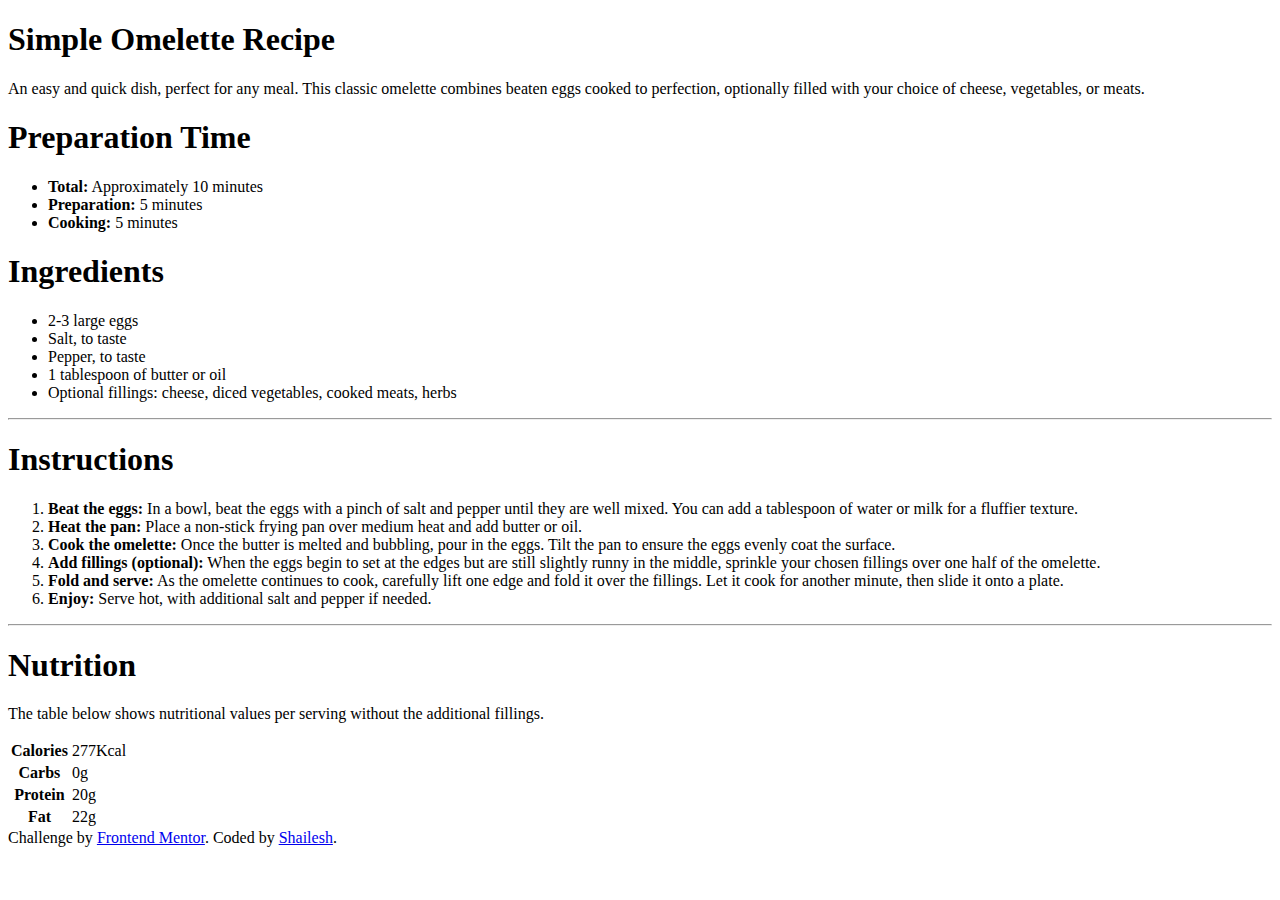
==== Ch 1/recipe-page-main/index.html @ e3042d08 "Initial Commit" ====
<!DOCTYPE html>
<html lang="en">

<head>
  <meta charset="UTF-8">
  <meta name="viewport" content="width=device-width, initial-scale=1.0">
  <!-- displays site properly based on user's device -->

  <link rel="icon" type="image/png" sizes="32x32" href="./assets/images/favicon-32x32.png">
  <link rel="stylesheet" href="/recipe-page-main/styles.css" />
  <link rel="stylesheet" href="https://fonts.googleapis.com/css2?family=Young+Serif">

  <link rel="stylesheet" href="https://fonts.googleapis.com/css2?family=Outfit" />


  <title>Recipe page</title>


</head>

<body>
  <div class="hero">
    <div class="hero-img">
    </div>
  </div>

  <div class="main-container">
  <div class="title">
    <h1 id="title-txt">Simple Omelette Recipe</h1>
    <p id="desc-txt"> An easy and quick dish, perfect for any meal. This classic omelette combines beaten eggs cooked
      to perfection, optionally filled with your choice of cheese, vegetables, or meats.
    </p>
  </div>

  <div class="prepare-time">
    <h1>Preparation Time</h1>
    <ul class="u-list">
      <li><b>Total:</b> Approximately 10 minutes</li>
      <li><b>Preparation:</b> 5 minutes</li>
      <li><b>Cooking:</b> 5 minutes</li>
    </ul>
  </div>

  <div class="ingredients">
    <h1 class="section-head">Ingredients</h1>
    <ul class="u-list">
      <li>2-3 large eggs</li>
      <li>Salt, to taste</li>
      <li>Pepper, to taste</li>
      <li>1 tablespoon of butter or oil</li>
      <li>Optional fillings: cheese, diced vegetables, cooked meats, herbs</li>
    </ul>
  </div>
  <hr>
  <div class="instrctions">
    <h1 class="section-head">Instructions</h1>
    <ol class="u-list">

      <li>
        <b>Beat the eggs:</b> In a bowl, beat the eggs with a pinch of salt and pepper until they are well mixed.
        You can add a tablespoon of water or milk for a fluffier texture.
      </li>

      <li>
        <b>Heat the pan:</b> Place a non-stick frying pan over medium heat and add butter or oil.
      </li>

      <li>
        <b>Cook the omelette:</b> Once the butter is melted and bubbling, pour in the eggs. Tilt the pan to ensure
        the eggs evenly coat the surface.
      </li>

      <li>
        <b>Add fillings (optional):</b> When the eggs begin to set at the edges but are still slightly runny in the
        middle, sprinkle your chosen fillings over one half of the omelette.
      </li>

      <li>
        <b>Fold and serve:</b> As the omelette continues to cook, carefully lift one edge and fold it over the
        fillings. Let it cook for another minute, then slide it onto a plate.
      </li>

      <li>
        <b>Enjoy:</b> Serve hot, with additional salt and pepper if needed.
      </li>
    </ol>
  </div>
  <hr>
  <div class="nutrition">
    <h1 class="section-head">Nutrition</h1>
    <p>The table below shows nutritional values per serving without the additional fillings.</p>
    <div class="table-container">
      <table>
        <tr>
          <th>Calories</th>
          <td>277Kcal</td>
        </tr>
        <tr>
          <th>Carbs</th>
          <td>0g</td>
        </tr>
        <tr>
          <th>Protein</th>
          <td>20g</td>
        </tr>
        <tr>
          <th style="border: none;">Fat</th>
          <td style="border: none;">22g</td>
        </tr>
      </table>
    </div>
  </div>
  </div>







  <div class="attribution">
    Challenge by <a href="https://www.frontendmentor.io?ref=challenge" target="_blank">Frontend Mentor</a>.
    Coded by <a href="#">Shailesh</a>.
  </div>
</body>

</html>

<!-- Preparation time

Total: Approximately 10 minutes
Preparation: 5 minutes
Cooking: 5 minutes

Ingredients

2-3 large eggs
Salt, to taste
Pepper, to taste
1 tablespoon of butter or oil
Optional fillings: cheese, diced vegetables, cooked meats, herbs

Instructions

Beat the eggs: In a bowl, beat the eggs with a pinch of salt and pepper until they are well mixed.
You can add a tablespoon of water or milk for a fluffier texture.

Heat the pan: Place a non-stick frying pan over medium heat and add butter or oil.

Cook the omelette: Once the butter is melted and bubbling, pour in the eggs. Tilt the pan to ensure
the eggs evenly coat the surface.

Add fillings (optional): When the eggs begin to set at the edges but are still slightly runny in the
middle, sprinkle your chosen fillings over one half of the omelette.

Fold and serve: As the omelette continues to cook, carefully lift one edge and fold it over the
fillings. Let it cook for another minute, then slide it onto a plate.

Enjoy: Serve hot, with additional salt and pepper if needed.

Nutrition



Calories
277kcal

Carbs
0g

Protein
20g

Fat
22g -->
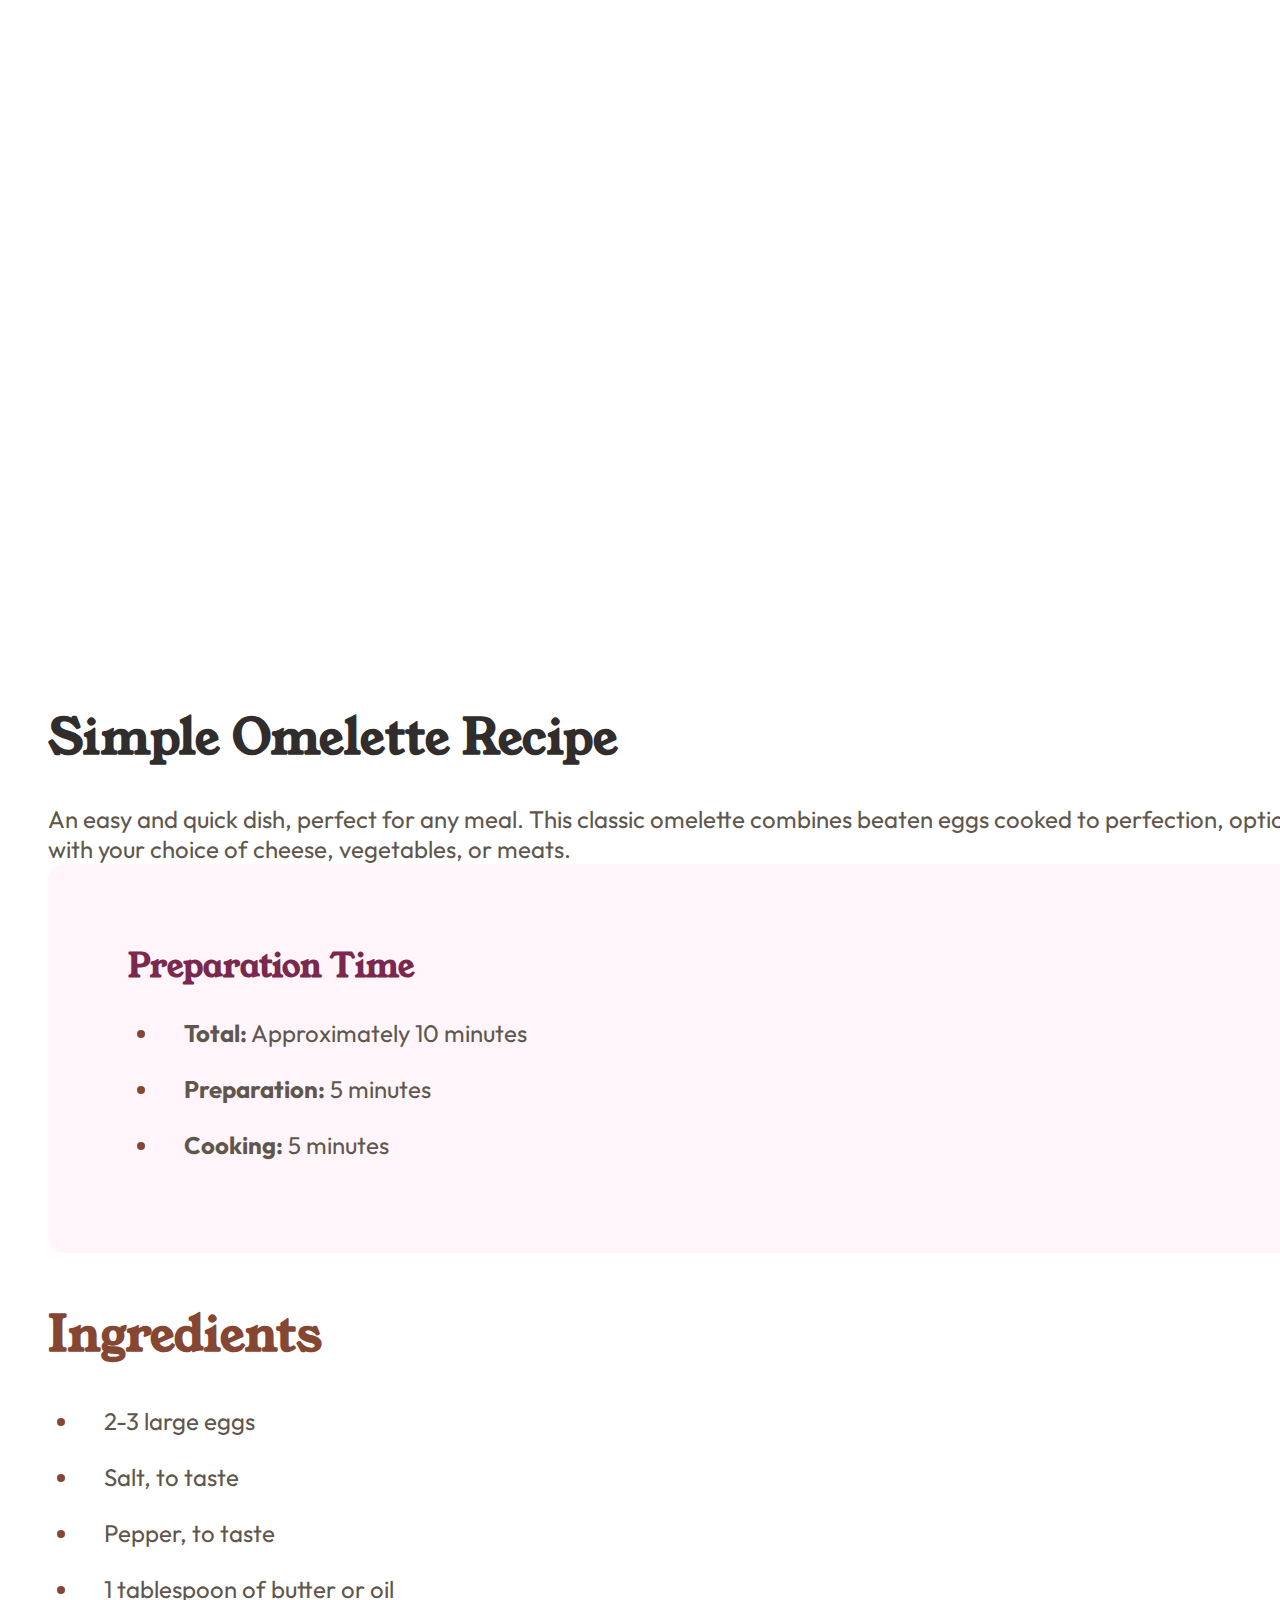
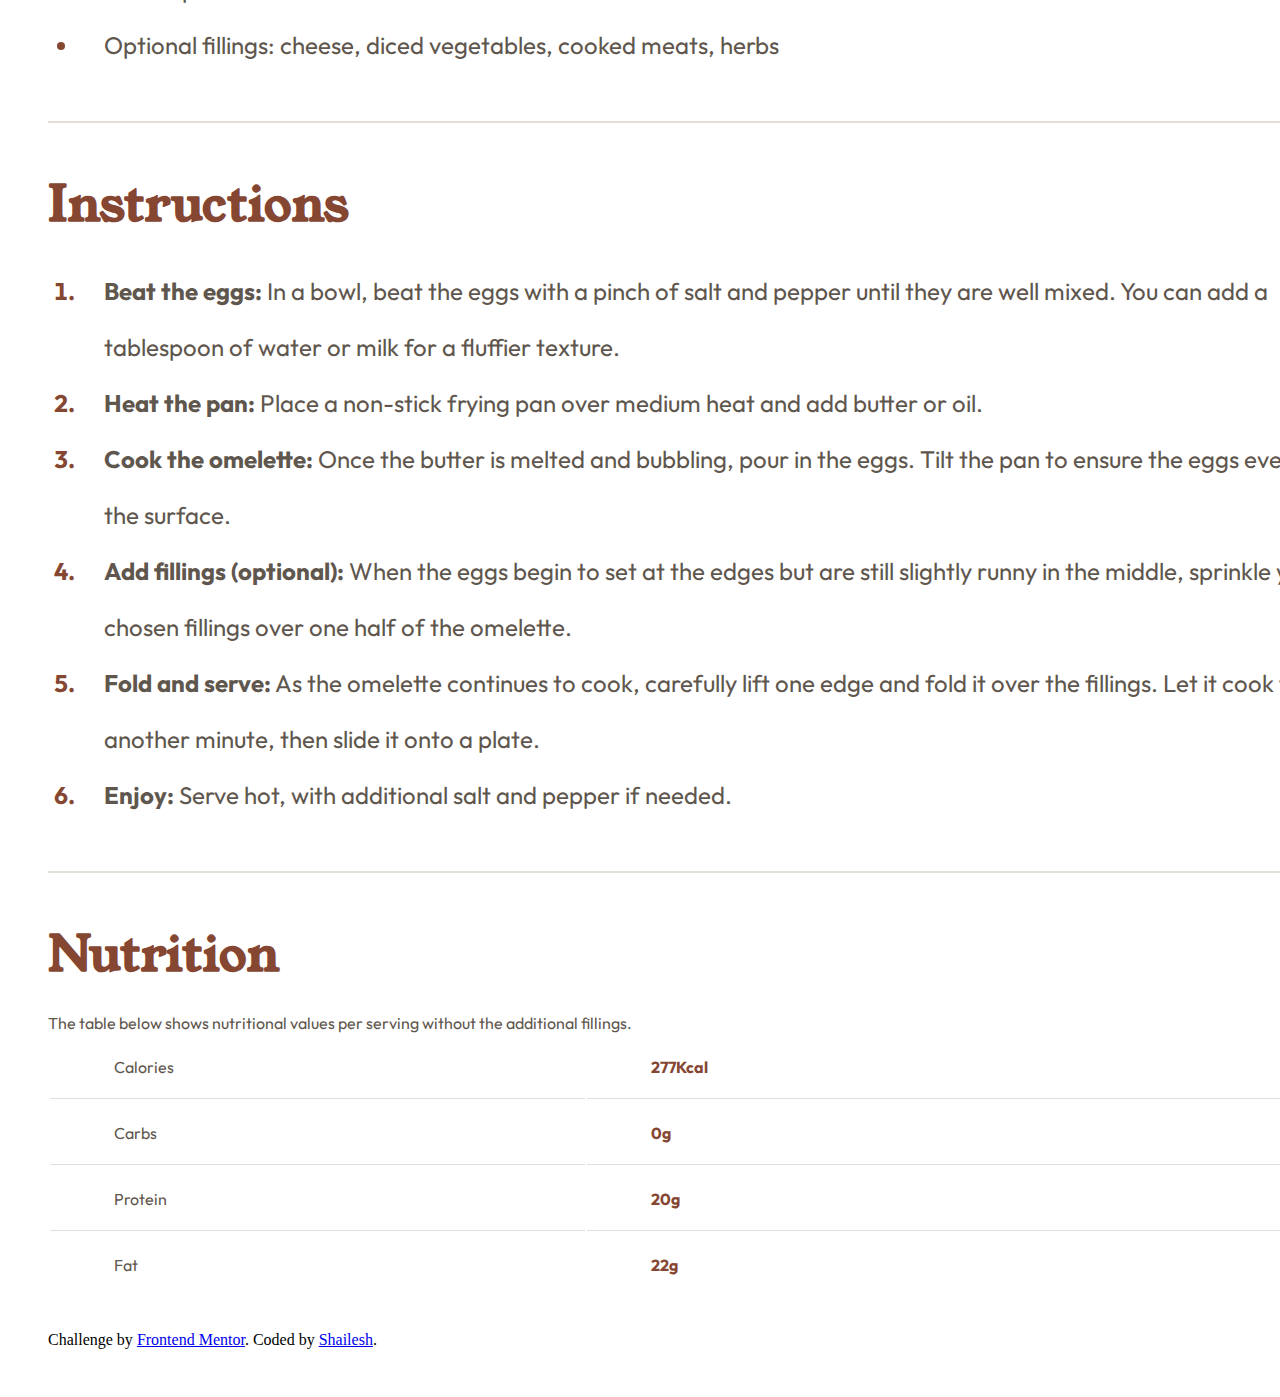
==== commit 1d8c6ffa: "Changes styles path" ====
--- a/Ch 1/recipe-page-main/index.html
+++ b/Ch 1/recipe-page-main/index.html
@@ -7,7 +7,7 @@
   <!-- displays site properly based on user's device -->
 
   <link rel="icon" type="image/png" sizes="32x32" href="./assets/images/favicon-32x32.png">
-  <link rel="stylesheet" href="/recipe-page-main/styles.css" />
+  <link rel="stylesheet" href="./styles.css" />
   <link rel="stylesheet" href="https://fonts.googleapis.com/css2?family=Young+Serif">
 
   <link rel="stylesheet" href="https://fonts.googleapis.com/css2?family=Outfit" />
@@ -25,91 +25,91 @@
   </div>
 
   <div class="main-container">
-  <div class="title">
-    <h1 id="title-txt">Simple Omelette Recipe</h1>
-    <p id="desc-txt"> An easy and quick dish, perfect for any meal. This classic omelette combines beaten eggs cooked
-      to perfection, optionally filled with your choice of cheese, vegetables, or meats.
-    </p>
-  </div>
+    <div class="title">
+      <h1 id="title-txt">Simple Omelette Recipe</h1>
+      <p id="desc-txt"> An easy and quick dish, perfect for any meal. This classic omelette combines beaten eggs cooked
+        to perfection, optionally filled with your choice of cheese, vegetables, or meats.
+      </p>
+    </div>
 
-  <div class="prepare-time">
-    <h1>Preparation Time</h1>
-    <ul class="u-list">
-      <li><b>Total:</b> Approximately 10 minutes</li>
-      <li><b>Preparation:</b> 5 minutes</li>
-      <li><b>Cooking:</b> 5 minutes</li>
-    </ul>
-  </div>
+    <div class="prepare-time">
+      <h1>Preparation Time</h1>
+      <ul class="u-list">
+        <li><b>Total:</b> Approximately 10 minutes</li>
+        <li><b>Preparation:</b> 5 minutes</li>
+        <li><b>Cooking:</b> 5 minutes</li>
+      </ul>
+    </div>
 
-  <div class="ingredients">
-    <h1 class="section-head">Ingredients</h1>
-    <ul class="u-list">
-      <li>2-3 large eggs</li>
-      <li>Salt, to taste</li>
-      <li>Pepper, to taste</li>
-      <li>1 tablespoon of butter or oil</li>
-      <li>Optional fillings: cheese, diced vegetables, cooked meats, herbs</li>
-    </ul>
-  </div>
-  <hr>
-  <div class="instrctions">
-    <h1 class="section-head">Instructions</h1>
-    <ol class="u-list">
+    <div class="ingredients">
+      <h1 class="section-head">Ingredients</h1>
+      <ul class="u-list">
+        <li>2-3 large eggs</li>
+        <li>Salt, to taste</li>
+        <li>Pepper, to taste</li>
+        <li>1 tablespoon of butter or oil</li>
+        <li>Optional fillings: cheese, diced vegetables, cooked meats, herbs</li>
+      </ul>
+    </div>
+    <hr>
+    <div class="instrctions">
+      <h1 class="section-head">Instructions</h1>
+      <ol class="u-list">
 
-      <li>
-        <b>Beat the eggs:</b> In a bowl, beat the eggs with a pinch of salt and pepper until they are well mixed.
-        You can add a tablespoon of water or milk for a fluffier texture.
-      </li>
+        <li>
+          <b>Beat the eggs:</b> In a bowl, beat the eggs with a pinch of salt and pepper until they are well mixed.
+          You can add a tablespoon of water or milk for a fluffier texture.
+        </li>
 
-      <li>
-        <b>Heat the pan:</b> Place a non-stick frying pan over medium heat and add butter or oil.
-      </li>
+        <li>
+          <b>Heat the pan:</b> Place a non-stick frying pan over medium heat and add butter or oil.
+        </li>
 
-      <li>
-        <b>Cook the omelette:</b> Once the butter is melted and bubbling, pour in the eggs. Tilt the pan to ensure
-        the eggs evenly coat the surface.
-      </li>
+        <li>
+          <b>Cook the omelette:</b> Once the butter is melted and bubbling, pour in the eggs. Tilt the pan to ensure
+          the eggs evenly coat the surface.
+        </li>
 
-      <li>
-        <b>Add fillings (optional):</b> When the eggs begin to set at the edges but are still slightly runny in the
-        middle, sprinkle your chosen fillings over one half of the omelette.
-      </li>
+        <li>
+          <b>Add fillings (optional):</b> When the eggs begin to set at the edges but are still slightly runny in the
+          middle, sprinkle your chosen fillings over one half of the omelette.
+        </li>
 
-      <li>
-        <b>Fold and serve:</b> As the omelette continues to cook, carefully lift one edge and fold it over the
-        fillings. Let it cook for another minute, then slide it onto a plate.
-      </li>
+        <li>
+          <b>Fold and serve:</b> As the omelette continues to cook, carefully lift one edge and fold it over the
+          fillings. Let it cook for another minute, then slide it onto a plate.
+        </li>
 
-      <li>
-        <b>Enjoy:</b> Serve hot, with additional salt and pepper if needed.
-      </li>
-    </ol>
-  </div>
-  <hr>
-  <div class="nutrition">
-    <h1 class="section-head">Nutrition</h1>
-    <p>The table below shows nutritional values per serving without the additional fillings.</p>
-    <div class="table-container">
-      <table>
-        <tr>
-          <th>Calories</th>
-          <td>277Kcal</td>
-        </tr>
-        <tr>
-          <th>Carbs</th>
-          <td>0g</td>
-        </tr>
-        <tr>
-          <th>Protein</th>
-          <td>20g</td>
-        </tr>
-        <tr>
-          <th style="border: none;">Fat</th>
-          <td style="border: none;">22g</td>
-        </tr>
-      </table>
+        <li>
+          <b>Enjoy:</b> Serve hot, with additional salt and pepper if needed.
+        </li>
+      </ol>
     </div>
-  </div>
+    <hr>
+    <div class="nutrition">
+      <h1 class="section-head">Nutrition</h1>
+      <p>The table below shows nutritional values per serving without the additional fillings.</p>
+      <div class="table-container">
+        <table>
+          <tr>
+            <th>Calories</th>
+            <td>277Kcal</td>
+          </tr>
+          <tr>
+            <th>Carbs</th>
+            <td>0g</td>
+          </tr>
+          <tr>
+            <th>Protein</th>
+            <td>20g</td>
+          </tr>
+          <tr>
+            <th style="border: none;">Fat</th>
+            <td style="border: none;">22g</td>
+          </tr>
+        </table>
+      </div>
+    </div>
   </div>
 
 
--- a/Ch 1/recipe-page-main/styles.css
+++ b/Ch 1/recipe-page-main/styles.css
@@ -0,0 +1,254 @@
+* {
+    margin: 0;
+    padding: 0;
+    box-sizing: border-box;
+}
+
+body {
+    padding: 3rem;
+    width: 1440px;
+    margin: auto;
+
+}
+
+.hero {
+    width: 100%;
+    display: flex;
+    justify-content: center;
+}
+
+
+
+p,
+li,
+th,
+td {
+    font-family: "Outfit";
+    font-weight: 400;
+    color: hsl(30, 10%, 34%);
+}
+
+
+
+.hero-img {
+    width: 100%;
+    height: 40rem;
+    background-image: url("/recipe-page-main/assets/images/image-omelette.jpeg");
+    background-size: cover;
+    border-radius: 1rem;
+    -webkit-border-radius: 1rem;
+    -moz-border-radius: 1rem;
+    -ms-border-radius: 1rem;
+    -o-border-radius: 1rem;
+}
+
+
+
+hr {
+    margin: 3rem 0 3rem 0;
+    width: 100%;
+    border: 0.7px solid hsl(30, 18%, 87%);
+}
+
+#title-txt {
+    margin: 1rem 0rem 2rem 0rem;
+    font-size: 3rem;
+    color: hsl(24, 5%, 18%);
+    font-family: "Young Serif";
+}
+
+#desc-txt {
+    font-size: 1.5rem;
+}
+
+.section-head {
+
+    font-size: 3rem;
+    color: hsl(14, 45%, 36%);
+    margin-bottom: 1.5rem;
+    font-family: "Young Serif";
+
+}
+
+.prepare-time {
+    padding: 5rem;
+    background-color: hsl(330, 100%, 98%);
+    border-radius: 1rem;
+
+    & h1 {
+        font-size: 2rem;
+        color: hsl(332, 51%, 32%);
+        font-family: "Young Serif";
+    }
+
+
+}
+
+li::marker {
+    color: hsl(14, 45%, 36%);
+    font-weight: 700;
+}
+
+.ingredients {
+    margin-bottom: 2rem;
+    margin-top: 3rem;
+}
+
+.u-list {
+    padding-left: 2rem;
+    font-size: 1.5rem;
+    line-height: 3.5rem;
+    margin-top: 1rem;
+
+    & li {
+        padding-left: 1.5rem;
+    }
+}
+
+
+
+.instrctions {
+    margin-bottom: 3rem;
+}
+
+.nutrition {
+
+
+
+    & th,
+    td {
+        border-bottom: 1px solid hsl(30, 18%, 87%);
+        border-collapse: collapse;
+    }
+
+    & table {
+        width: 100%;
+        margin-bottom: 2rem;
+
+
+        & td,
+        th {
+            height: 4rem;
+
+            text-align: left;
+            padding-left: 4rem;
+
+        }
+
+        & td {
+            font-weight: 700;
+            color: hsl(14, 45%, 36%);
+        }
+
+        & th {
+            color: hsl(30, 10%, 34%);
+            width: 40%;
+            font-weight: 400;
+        }
+
+
+    }
+}
+
+@media screen and (max-width:600px) {
+
+    body {
+        padding: 0;
+        width: 375px;
+        margin: auto;
+    }
+
+    .hero {
+        width: 100%;
+        display: flex;
+        justify-content: center;
+    }
+
+    .hero-img {
+        width: 100%;
+        height: 11rem;
+        background-image: url("/recipe-page-main/assets/images/image-omelette.jpeg");
+        background-size: cover;
+        border-radius: 0;
+        -webkit-border-radius: 0;
+        -moz-border-radius: 0;
+        -ms-border-radius: 0;
+        -o-border-radius: 0;
+    }
+
+    .main-container {
+        padding: 1.5rem;
+    }
+
+    #title-txt {
+        font-size: 2rem;
+        margin: 0.5rem 0 1rem 0;
+    }
+
+    #desc-txt {
+        font-size: 16px;
+        line-height: 1.3rem;
+    }
+
+    .section-head {
+        font-size: 1.7rem;
+    }
+
+    td,
+    th,
+    p,
+    li {
+        font-size: 16px;
+        color: hsl(30, 10%, 34%);
+
+    }
+
+    hr {
+        margin: 1rem 0 1rem 0;
+        width: 100%;
+        border: 0.7px solid hsl(30, 18%, 87%);
+    }
+
+    .prepare-time {
+        padding: 1.5rem;
+        background-color: hsl(330, 100%, 98%);
+        border-radius: 1rem;
+        margin-top: 1rem;
+
+        & h1 {
+            font-size: 1.2rem;
+            color: hsl(332, 51%, 32%);
+            font-family: "Young Serif";
+        }
+    }
+
+    .u-list {
+
+        padding-left: 1.3rem;
+        font-size: 1.2rem;
+        line-height: 1.7rem;
+        margin-top: 1rem;
+
+        & li {
+            padding-left: 0.5rem;
+            margin-bottom: 0.5rem;
+        }
+
+    }
+
+    .nutrition {
+
+        & table {
+
+            margin-top: 1.7rem;
+
+            & td,
+            th {
+                height: 3rem;
+                text-align: left;
+                padding-left: 2rem;
+            }
+        }
+    }
+
+}